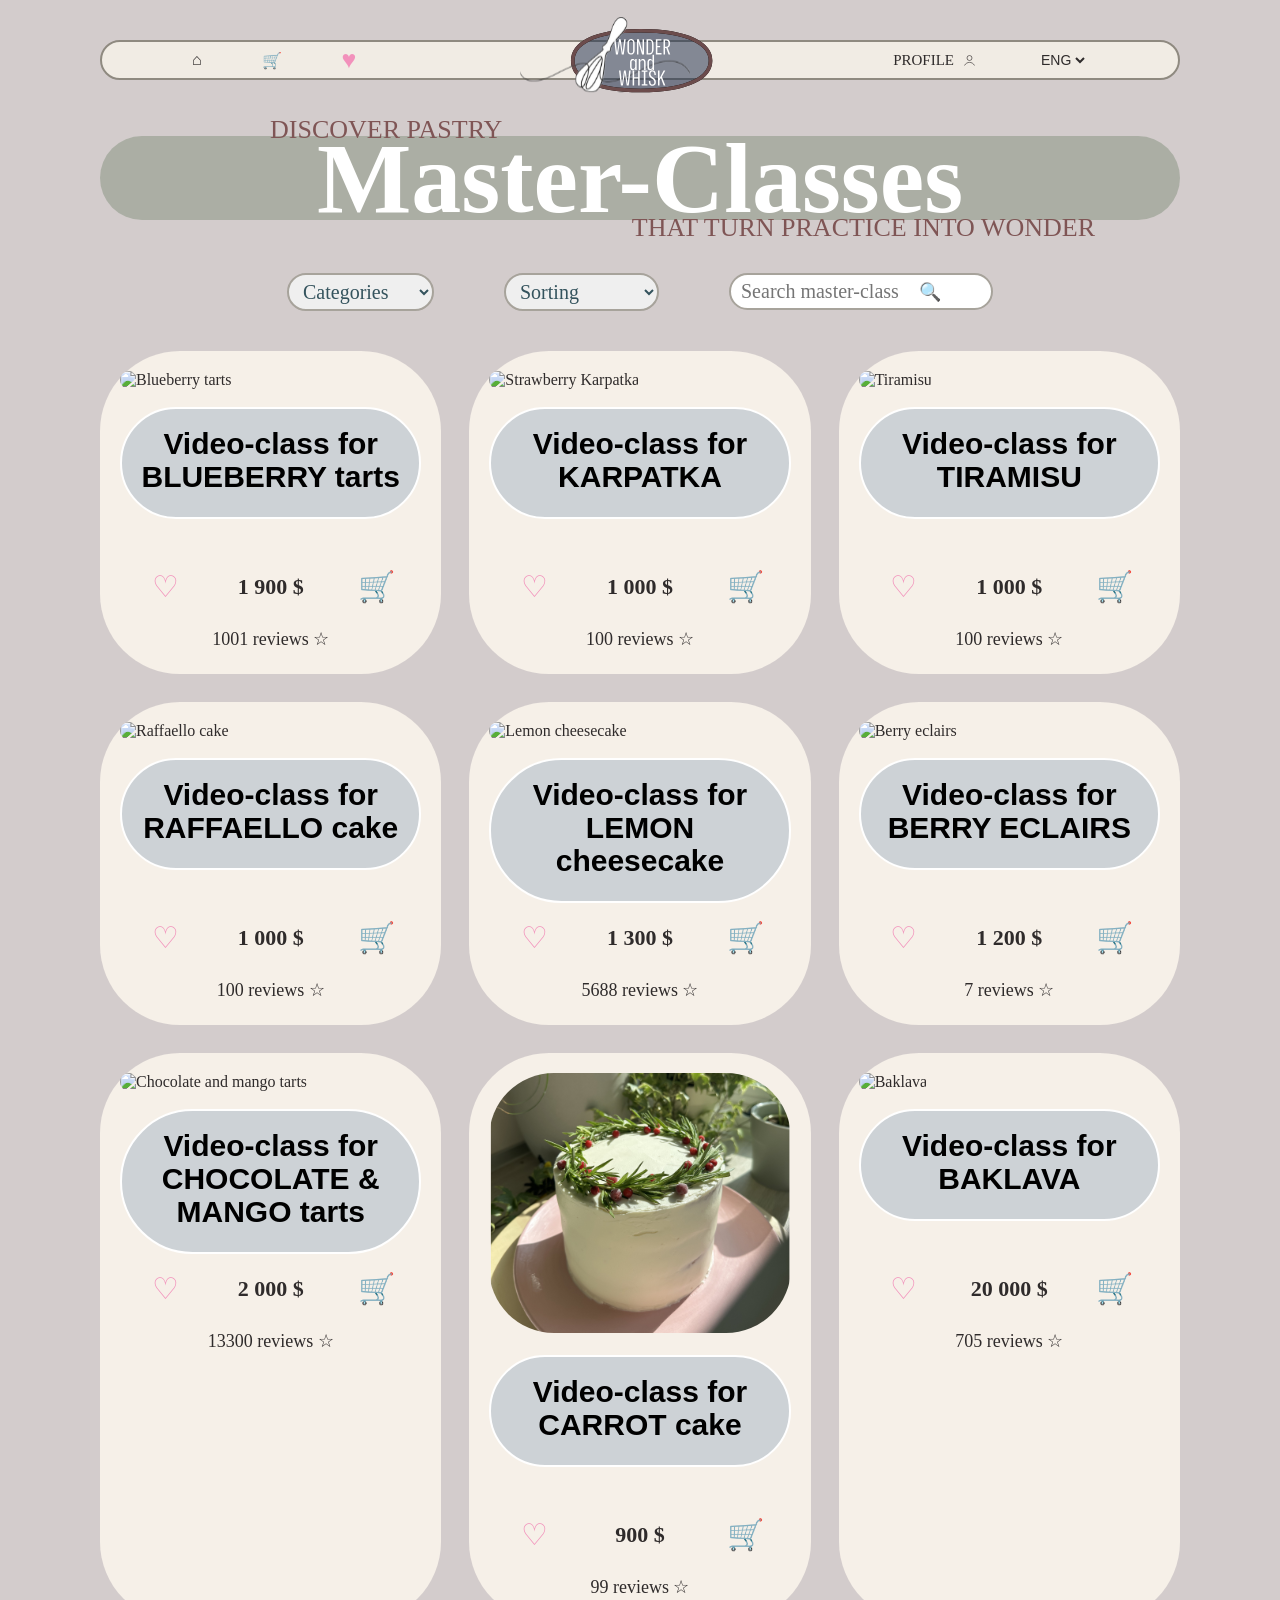
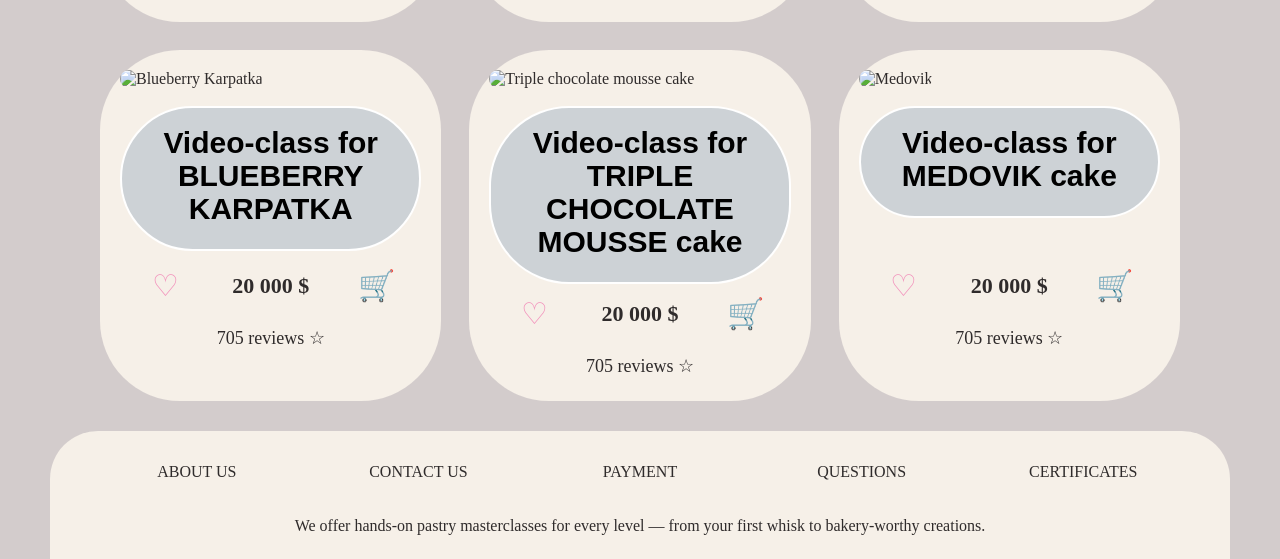
==== classes.html @ 5dca16d7 "finishing master-class-dialog" ====
<!doctype html>
<html lang="en">
  <head>
    <meta charset="UTF-8" />
    <meta name="viewport" content="width=device-width, initial-scale=1.0" />
    <title>Master-classes</title>
    <link rel="stylesheet" href="classes.css" />
  </head>
  <body>
    <header>
      <nav class="nav">
        <div class="nav-left">
          <a href="./index.html" class="nav-icon-link" aria-label="Home">⌂</a>
          <a href="./cart.html" class="nav-icon-link" aria-label="Cart">🛒</a>
          <a
            href="./favorites.html"
            class="nav-icon-link heart"
            aria-label="Favorites"
            >♥</a
          >
        </div>
        <a
          href="./index.html"
          class="nav-logo"
          aria-label="Wonder and Whisk home"
        >
          <img class="logo" src="./assets/logo.svg" alt="Wonder and Whisk" />
        </a>
        <div class="nav-right">
          <a href="/profile.html" class="profile-link" target="_blank">
            <span id="profile-link-text" data-i18n="profile">PROFILE</span>
            <svg
              class="profile-icon"
              xmlns="http://www.w3.org/2000/svg"
              viewBox="0 0 24 24"
              fill="none"
              stroke="currentColor"
              stroke-width="1"
              aria-hidden="true"
            >
              <circle cx="12" cy="8" r="4"></circle>
              <path d="M4 20c1.8-3.5 5-5 8-5s6.2 1.5 8 5"></path>
            </svg>
          </a>

          <select
            id="language-select"
            class="language-select"
            aria-label="Language"
          >
            <option value="en">ENG</option>
            <option value="ru">RU</option>
          </select>
        </div>
      </nav>
    </header>
    <main class="main">
      <section class="hero">
        <p class="hero-top-text">DISCOVER PASTRY</p>
        <h1 class="hero-main-text">Master-Classes</h1>
        <p class="hero-bottom-text">THAT TURN PRACTICE INTO WONDER</p>
      </section>

      <section class="controls">
        <select id="class-filter" class="controls-select">
          <option value="" selected disabled hidden>Categories</option>
          <option value="all">All</option>
          <option value="cakes">Cakes</option>
          <option value="buns">Buns</option>
          <option value="cheesecakes">Cheesecakes</option>
          <option value="tarts">tarts</option>
        </select>

        <select id="sorting" class="controls-select">
          <option value="" selected disabled hidden>Sorting</option>
          <option value="price-asc">Price ↑</option>
          <option value="price-desc">Price ↓</option>
          <option value="popularity">By popularity</option>
        </select>

        <div class="search-wrap">
          <span class="search-icon" aria-hidden="true">🔍</span>
          <input
            type="search"
            id="search"
            class="controls-select"
            placeholder="Search master-class"
          />
        </div>
      </section>

      <section id="classes-list" class="classes"></section>
    </main>
    <dialog class="masterclass-dialog" id="masterclass-dialog">
      <form method="dialog" class="dialog-close">
        <button class="dialog-close-button" type="submit" aria-label="Close">
          ✕
        </button>
      </form>

      <div class="dialog-content">
        <div class="dialog-media">
          <img class="dialog-image" id="dialog-image" src="" alt="" />
        </div>

        <div class="dialog-info">
          <h2 class="dialog-title" id="dialog-title"></h2>

          <div class="dialog-tabs">
            <button
              type="button"
              class="dialog-tab is-active"
              data-tab="description"
            >
              DESCRIPTION
            </button>
            <button type="button" class="dialog-tab" data-tab="reviews">
              REVIEWS
            </button>
          </div>

          <div class="dialog-panel" id="description-panel">
            <p class="dialog-description" id="dialog-description"></p>
            <p class="dialog-duration" id="dialog-duration"></p>
          </div>

          <div class="dialog-panel hidden" id="reviews-panel">
            <div class="dialog-reviews" id="dialog-reviews"></div>
          </div>
        </div>
      </div>
    </dialog>
    <footer class="footer">
      <div class="footer-inner">
        <ul class="footer-links">
          <li><a href="./about.html">ABOUT US</a></li>
          <li><a href="./contact.html">CONTACT US</a></li>
          <li><a href="./payment.html">PAYMENT</a></li>
          <li><a href="./questions.html">QUESTIONS</a></li>
          <li><a href="./certificates.html">CERTIFICATES</a></li>
        </ul>

        <p class="footer-text">
          We offer hands-on pastry masterclasses for every level — from your
          first whisk to bakery-worthy creations.
        </p>
      </div>
    </footer>
    <script type="module" src="classes.js"></script>
  </body>
</html>
---- classes.css ----
* {
  margin: 0;
  padding: 0;
  box-sizing: border-box;
}

body {
  background-color: #d3cccc;
  color: #2f2b2b;
  font-family: Georgia, serif;
}

header {
  padding: 40px 100px;
}

a {
  text-decoration: none;
  color: #2f2b2b;
}

.heart {
  color: #f291bb;
  font-size: 25px;
}

.nav {
  display: flex;
  align-items: center;
  justify-content: space-between;
  height: 40px;
  padding: 0px 90px;
  background-color: #f1ece4;
  border: 2px solid #8f8a80;
  border-radius: 9999px;
}

.nav-logo {
  display: flex;
  align-items: center;
  justify-content: center;
}

.logo {
  width: 210px;
  height: auto;
  transform: translateY(9px);
}

.nav-left,
.nav-right {
  display: flex;
  align-items: center;
  gap: 60px;
}

.profile-link {
  display: flex;
  align-items: center;
  gap: 8px;
  font-size: 15px;
}

.profile-link :hover {
  color: #8f8a80;
}

.profile-icon {
  width: 15px;
  height: 15px;
  stroke: #2f2b2b;
  flex-shrink: 0;
}

.language-select {
  border: none;
  background: transparent;
  font-size: 14px;
  color: #2f2b2b;
  cursor: pointer;
  outline: none;
  padding: 0;
}

.main {
  padding: 0px 100px;
  margin-top: -5px;
}

.hero {
  text-align: center;
  margin-bottom: 30px;
}

.hero-top-text {
  font-size: 26px;
  color: #7f5555;
  margin-bottom: -9px;
  max-width: 700px;
  margin-right: auto;
  margin-left: 170px;

  text-align: left;
}
.hero-main-text {
  display: flex;
  align-items: center;
  justify-content: center;
  font-size: 100px;
  color: #ffffff;
  margin-bottom: -7px;
  background-color: #a0a699c5;
  height: 84px;
  border-radius: 9999px;
}

.hero-bottom-text {
  font-size: 26px;
  color: #7f5555;
  max-width: 700px;
  margin-left: auto;
  margin-right: 85px;
  text-align: right;
}

.controls {
  display: flex;
  justify-content: center;
  gap: 70px;
  margin-bottom: 40px;
}

.controls-button {
  border: none;
  border-radius: 999px;
  background-color: #f1ece4;
  color: #2f2b2b;
  padding: 5px 25px;
  font-size: 20px;
  cursor: pointer;
}

.controls-select {
  border: solid #a7a39b 2px;
  border-radius: 999px;
  padding: 5px 10px;
  font-size: 20px;
  outline: none;
  cursor: pointer;
  color: #34535d;
  font-family: inherit;
}
.search-wrap {
  position: relative;
}

.search-icon {
  position: absolute;
  left: 190px;
  top: 50%;
  transform: translateY(-50%);
  font-size: 18px;
  pointer-events: none;
}

.empty-state {
  padding: 60px 20px;
  display: flex;
  flex-direction: column;
  align-items: center;
  text-align: center;
  border-radius: 32px;
  background: #f4ede5;
}

.empty-state-icon {
  width: 72px;
  height: 72px;
  margin-bottom: 18px;
  display: flex;
  align-items: center;
  justify-content: center;
  border-radius: 50%;
  background: #d8d7d1;
  font-size: 30px;
}

.empty-state-title {
  margin: 0 0 10px;
  font-size: 32px;
  color: #58737c;
}

.empty-state-text {
  margin: 0;
  max-width: 420px;
  font-size: 18px;
  line-height: 1.45;
  color: #3f3a37;
}

.classes {
  margin: 0;
  display: grid;
  grid-template-columns: repeat(3, 1fr);
  gap: 28px;
}

.card {
  background-color: #f6f0e8;
  border-radius: 80px;
  padding: 20px 20px 24px;
}

.card-content {
  display: flex;
  flex-direction: column;
  gap: 12px;
  align-items: center;
}

.card-image {
  width: 100%;
  height: 260px;
  object-fit: cover;
  margin-bottom: 18px;
  border-radius: 65px;
}

.card-title-button {
  display: flex;
  align-items: center;
  justify-content: center;
  width: 100%;
  font-size: 30px;
  font-weight: 600;
  text-align: center;
  background-color: #cdd2d6;
  border: 2px solid #ffffff;
  border-radius: 80px;
  padding: 18px 18px 24px;
  line-height: 1.1;
  cursor: pointer;
}

.card-title-button:hover {
  background-color: #abc3ba;
}

.card-title-wrap {
  width: 100%;
  min-height: 150px;
}
.card-footer {
  width: 100%;
  margin: 0 auto 12px;
  display: grid;
  grid-template-columns: 30% 40% 30%;
  align-items: center;
}

.card-price {
  text-align: center;
  font-size: 22px;
  font-weight: 700;
  margin: 0;
  white-space: nowrap;
}

.card-actions {
  display: flex;
  align-items: center;
  gap: 12px;
}

.card-favorite,
.card-in-basket {
  border: none;
  background: transparent;
  font-size: 30px;
  color: #f291bb;
  cursor: pointer;
  padding: 0;
}
.card-reviews {
  font-size: 18px;
}

.footer {
  margin-top: 30px;
  margin-inline: 50px;
  text-align: center;
  background-color: #f6f0e8;
  border-top-left-radius: 48px;
  border-top-right-radius: 48px;
  padding: 32px 48px 24px;
}

.footer-links {
  list-style: none;
  display: grid;
  grid-template-columns: repeat(5, 1fr);
  gap: 24px;
  margin-bottom: 36px;
  padding: 0;
}

.footer-links a:hover {
  color: #8f8a80;
}

.masterclass-dialog {
  width: 80%;
  height: 80%;

  margin: auto auto;
  padding: 30px 30px;
  border: none;
  border-radius: 10px;
  background-color: #f6f0e8;
  color: #2f2b2b;
}

.masterclass-dialog::backdrop {
  background: rgba(20, 18, 18, 0.5);
}

.dialog-close {
  display: flex;
  justify-content: flex-start;
  margin-bottom: 7px;
}
.dialog-close-button {
  border: none;
  width: 44px;
  height: 44px;
  font-size: 25px;
  cursor: pointer;
  outline: none;
  border-radius: 50%;
  background-color: #d8d1c8;
}

.dialog-title {
  margin: 0 0 32px;
  padding: 10px 24px;
  text-align: center;
  font-size: 45px;
  color: #58737c;
  background-color: #d7d7d2;
  border: 2px solid #5c6665;
  border-radius: 999px;
}

.dialog-content {
  display: flex;
  justify-content: center;
  align-items: flex-start;
  gap: 20px;
}

.dialog-media {
  width: 40%;
  display: flex;
  position: relative;
  justify-content: center;
  align-items: center;
  min-height: 500px;
}
.dialog-image {
  width: 90%;
  max-width: 100%;
  max-height: 400px;
  object-fit: cover;
  border-radius: 20px;
  display: block;
}
.dialog-info {
  width: 60%;
  display: flex;
  flex-direction: column;
  justify-content: center;
  align-items: center;
  gap: 10px;

  padding-top: 20px;
}

.dialog-description {
  font-size: 20px;
  color: #3b443b;
  background-color: #ded9d2;
  padding: 19px 19px;
  border-radius: 50px;
}

.dialog-reviews {
  font-size: 20px;
  color: #3b443b;
  background-color: #ded9d2;
  padding: 19px 19px;
  border-radius: 50px;
}

.dialog-tabs {
  display: inline-flex;
  gap: 10px;
  padding: 6px;
  border-radius: 999px;
  background-color: #ded9d2;
  margin-bottom: 0px;
  outline: none;
}

.dialog-tab {
  border: none;
  border-radius: 999px;
  padding: 10px 18px;
  background: transparent;
  color: #58737c;
  font-size: 18px;
  cursor: pointer;
}

.dialog-duration {
  margin: 15px;
  font-size: 26px;
  font-weight: 600;
  text-align: center;
}

.dialog-tab.is-active {
  background-color: #58737c;
  color: #fff;
}

.dialog-panel.hidden {
  display: none;
}
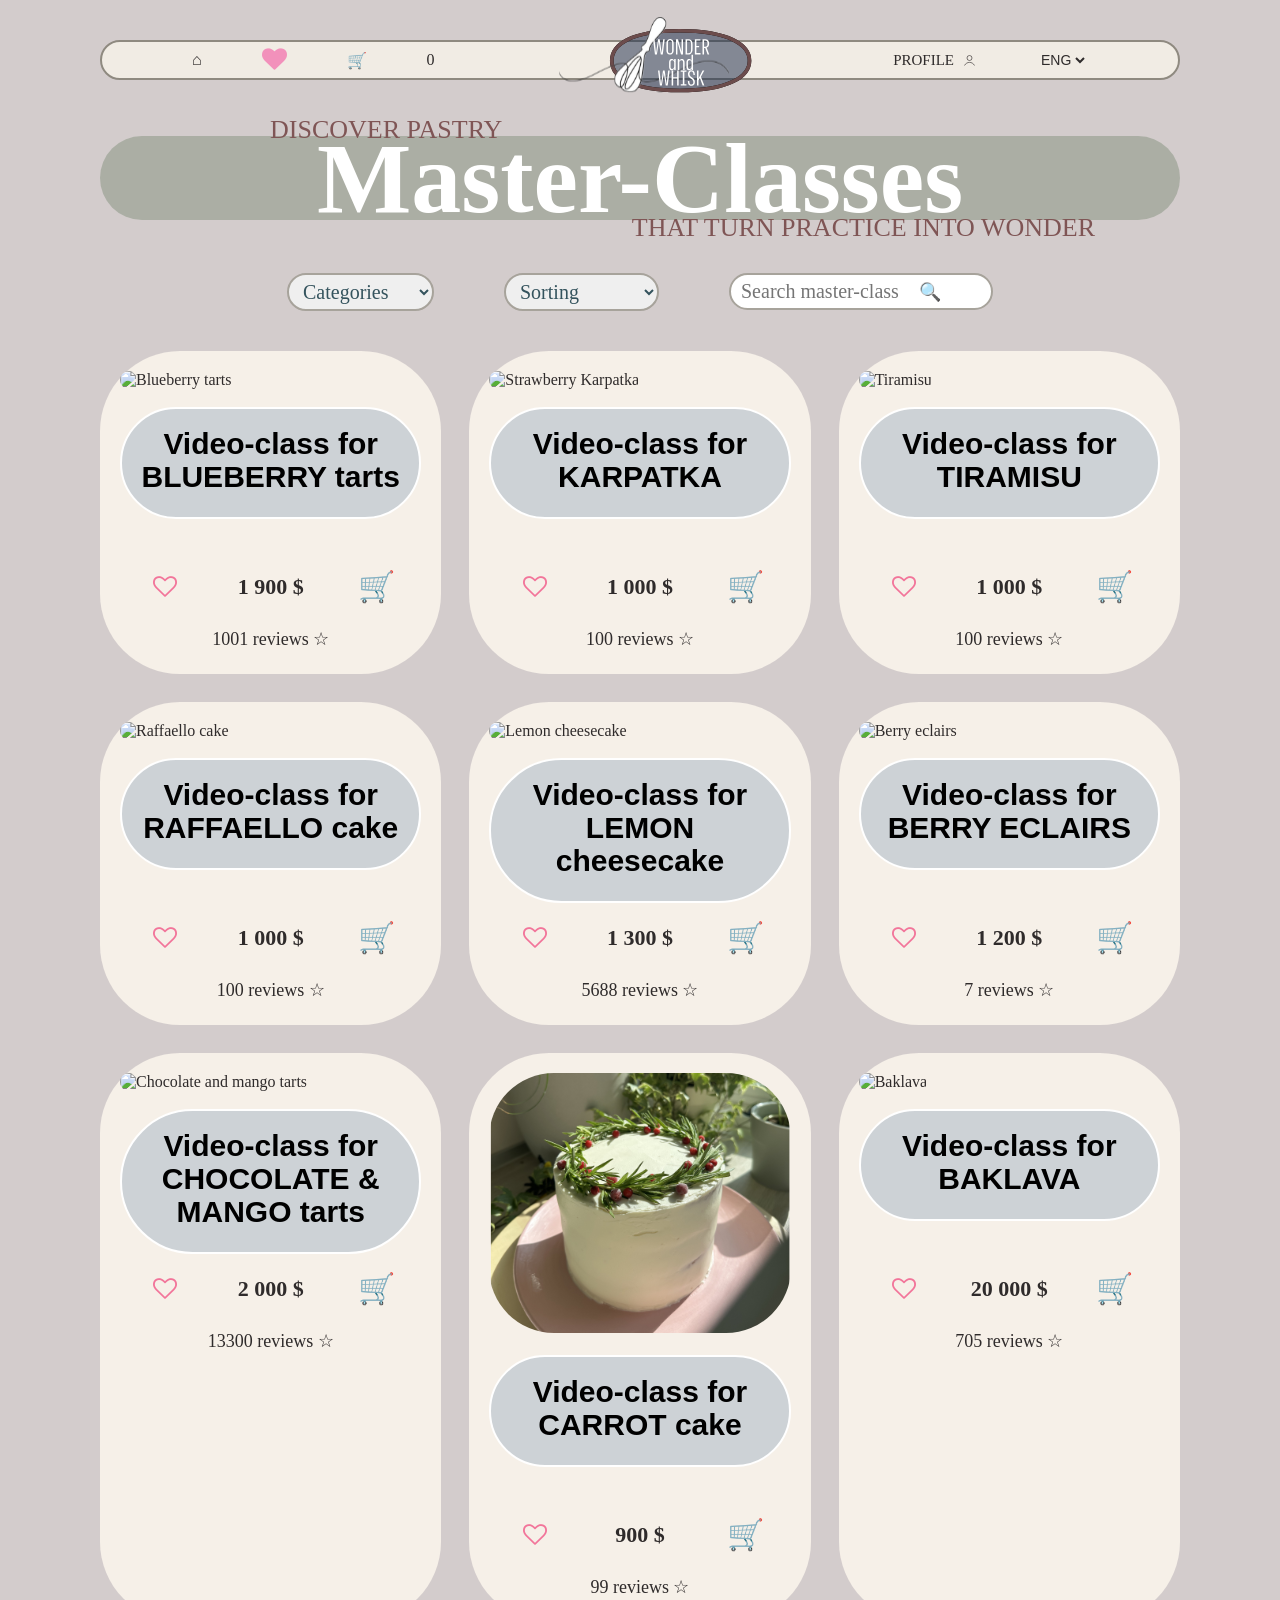
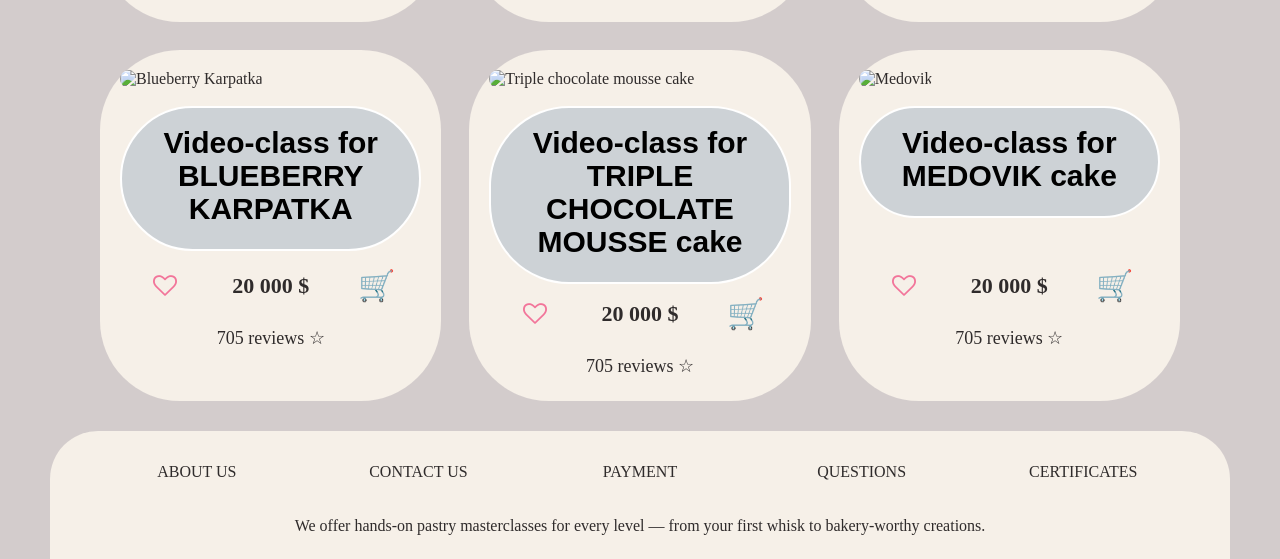
==== commit 265246f7: "favoritesPage" ====
--- a/classes.html
+++ b/classes.html
@@ -4,6 +4,10 @@
     <meta charset="UTF-8" />
     <meta name="viewport" content="width=device-width, initial-scale=1.0" />
     <title>Master-classes</title>
+    <link
+      rel="stylesheet"
+      href="https://cdnjs.cloudflare.com/ajax/libs/font-awesome/4.7.0/css/font-awesome.min.css"
+    />
     <link rel="stylesheet" href="classes.css" />
   </head>
   <body>
@@ -11,13 +15,15 @@
       <nav class="nav">
         <div class="nav-left">
           <a href="./index.html" class="nav-icon-link" aria-label="Home">⌂</a>
-          <a href="./cart.html" class="nav-icon-link" aria-label="Cart">🛒</a>
+
           <a
             href="./favorites.html"
             class="nav-icon-link heart"
             aria-label="Favorites"
-            >♥</a
-          >
+            ><i class="fa fa-heart" aria-hidden="true"></i
+          ></a>
+          <a href="./cart.html" class="nav-icon-link" aria-label="Cart">🛒</a>
+          <span id="cart-counter">0</span>
         </div>
         <a
           href="./index.html"
@@ -146,6 +152,7 @@
         </p>
       </div>
     </footer>
+    <div id="toast" class="toast"></div>
     <script type="module" src="classes.js"></script>
   </body>
 </html>
--- a/classes.css
+++ b/classes.css
@@ -39,6 +39,10 @@
   display: flex;
   align-items: center;
   justify-content: center;
+}
+
+.nav-icon-link {
+  outline: none;
 }
 
 .logo {
@@ -282,6 +286,26 @@
   cursor: pointer;
   padding: 0;
 }
+
+.card-favorite {
+  background: transparent;
+  border: none;
+  cursor: pointer;
+  padding: 0;
+  font-size: 24px;
+  color: #f2759a;
+}
+
+.card-favorite .fa {
+  transition:
+    transform 0.2s ease,
+    color 0.2s ease;
+}
+
+.card-favorite:hover .fa {
+  transform: scale(1.08);
+}
+
 .card-reviews {
   font-size: 18px;
 }
@@ -437,3 +461,37 @@
 .dialog-panel.hidden {
   display: none;
 }
+
+.toast {
+  position: fixed;
+  right: 20px;
+  bottom: 20px;
+  min-width: 240px;
+  padding: 14px 18px;
+  border-radius: 12px;
+  background-color: #222;
+  color: #fff;
+  font-size: 18px;
+  opacity: 0;
+  visibility: hidden;
+  transform: translateY(12px);
+  transition:
+    opacity 0.25s ease,
+    transform 0.25s ease,
+    visibility 0.25s ease;
+  z-index: 1000;
+}
+
+.toast.show {
+  opacity: 1;
+  visibility: visible;
+  transform: translateY(0);
+}
+
+.toast.success {
+  background-color: #d4b788;
+}
+
+.toast.info {
+  background-color: #3a4f7a;
+}
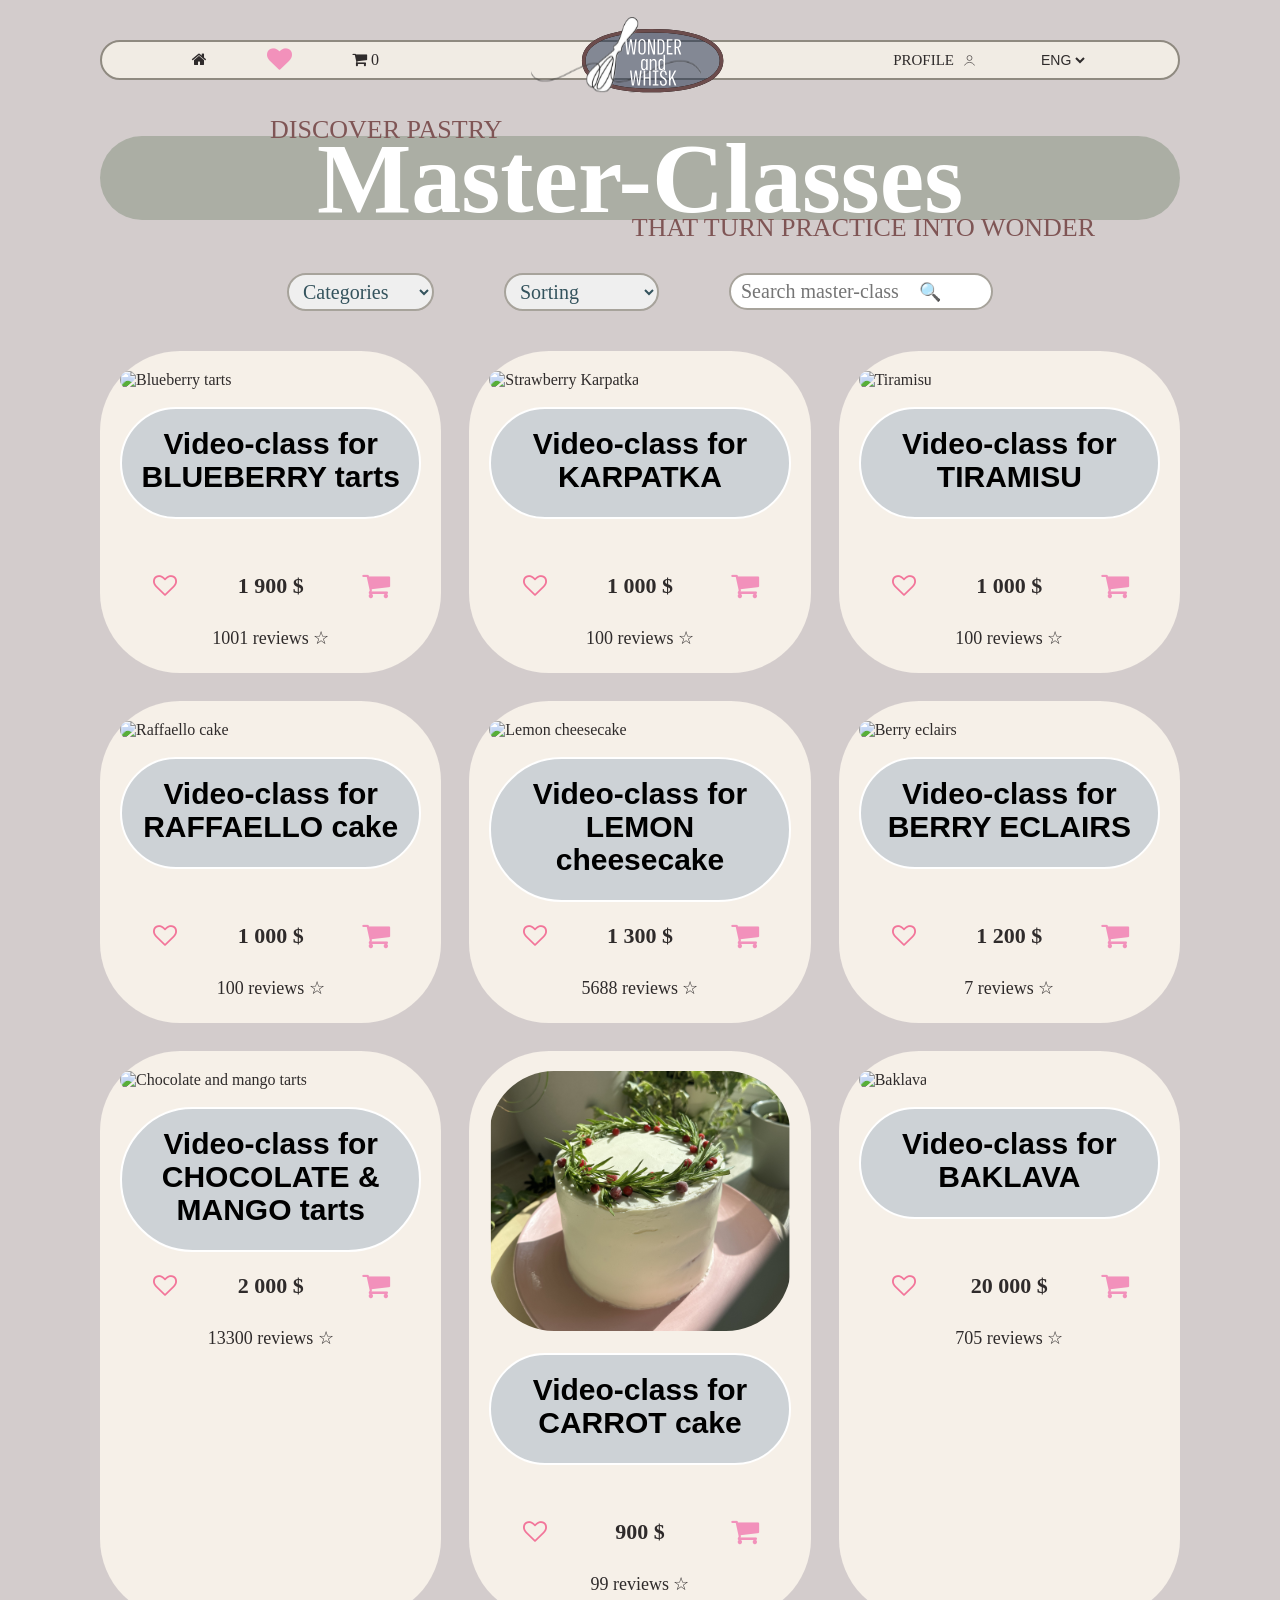
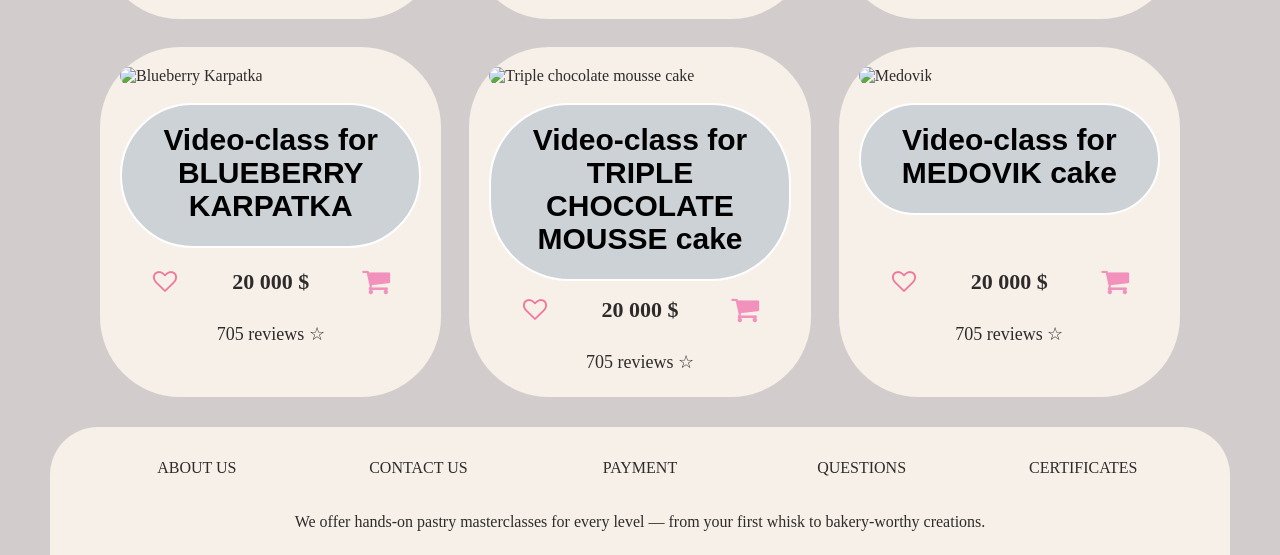
==== commit f60dcd77: "Add pastry shop and profile pages" ====
--- a/classes.html
+++ b/classes.html
@@ -14,17 +14,28 @@
     <header>
       <nav class="nav">
         <div class="nav-left">
-          <a href="./index.html" class="nav-icon-link" aria-label="Home">⌂</a>
+          <a href="./index.html" class="nav-icon-link" aria-label="Home">
+            <i class="fa fa-home"></i>
+          </a>
 
           <a
             href="./favorites.html"
-            class="nav-icon-link heart"
+            class="nav-icon-link heart nav-favorite-link"
             aria-label="Favorites"
-            ><i class="fa fa-heart" aria-hidden="true"></i
-          ></a>
-          <a href="./cart.html" class="nav-icon-link" aria-label="Cart">🛒</a>
-          <span id="cart-counter">0</span>
-        </div>
+          >
+            <i class="fa fa-heart" aria-hidden="true"></i>
+          </a>
+
+          <a
+            href="./cart.html"
+            class="nav-icon-link cart-link"
+            aria-label="Cart"
+          >
+            <i class="fa fa-shopping-cart" aria-hidden="true"></i>
+            <span id="cart-counter" class="cart-counter">0</span>
+          </a>
+        </div>
+
         <a
           href="./index.html"
           class="nav-logo"
@@ -32,8 +43,9 @@
         >
           <img class="logo" src="./assets/logo.svg" alt="Wonder and Whisk" />
         </a>
+
         <div class="nav-right">
-          <a href="/profile.html" class="profile-link" target="_blank">
+          <a href="./profile.html" class="profile-link">
             <span id="profile-link-text" data-i18n="profile">PROFILE</span>
             <svg
               class="profile-icon"
@@ -60,28 +72,41 @@
         </div>
       </nav>
     </header>
+
     <main class="main">
       <section class="hero">
-        <p class="hero-top-text">DISCOVER PASTRY</p>
-        <h1 class="hero-main-text">Master-Classes</h1>
-        <p class="hero-bottom-text">THAT TURN PRACTICE INTO WONDER</p>
+        <p class="hero-top-text" data-i18n="classesHeroTop">DISCOVER PASTRY</p>
+        <h1 class="hero-main-text" data-i18n="classesHeroTitle">
+          Master-Classes
+        </h1>
+        <p class="hero-bottom-text" data-i18n="classesHeroBottom">
+          THAT TURN PRACTICE INTO WONDER
+        </p>
       </section>
 
       <section class="controls">
         <select id="class-filter" class="controls-select">
-          <option value="" selected disabled hidden>Categories</option>
-          <option value="all">All</option>
-          <option value="cakes">Cakes</option>
-          <option value="buns">Buns</option>
-          <option value="cheesecakes">Cheesecakes</option>
-          <option value="tarts">tarts</option>
+          <option value="" selected disabled hidden data-i18n="categories">
+            Categories
+          </option>
+          <option value="all" data-i18n="all">All</option>
+          <option value="cakes" data-i18n="cakes">Cakes</option>
+          <option value="buns" data-i18n="buns">Buns</option>
+          <option value="cheesecakes" data-i18n="cheesecakes">
+            Cheesecakes
+          </option>
+          <option value="tarts" data-i18n="tarts">Tarts</option>
         </select>
 
         <select id="sorting" class="controls-select">
-          <option value="" selected disabled hidden>Sorting</option>
-          <option value="price-asc">Price ↑</option>
-          <option value="price-desc">Price ↓</option>
-          <option value="popularity">By popularity</option>
+          <option value="" selected disabled hidden data-i18n="sorting">
+            Sorting
+          </option>
+          <option value="price-asc" data-i18n="priceAsc">Price ↑</option>
+          <option value="price-desc" data-i18n="priceDesc">Price ↓</option>
+          <option value="popularity" data-i18n="byPopularity">
+            By popularity
+          </option>
         </select>
 
         <div class="search-wrap">
@@ -90,6 +115,7 @@
             type="search"
             id="search"
             class="controls-select"
+            data-i18n-placeholder="searchPlaceholder"
             placeholder="Search master-class"
           />
         </div>
@@ -97,9 +123,15 @@
 
       <section id="classes-list" class="classes"></section>
     </main>
+
     <dialog class="masterclass-dialog" id="masterclass-dialog">
       <form method="dialog" class="dialog-close">
-        <button class="dialog-close-button" type="submit" aria-label="Close">
+        <button
+          class="dialog-close-button"
+          type="submit"
+          aria-label="Close"
+          data-i18n-aria-label="close"
+        >
           ✕
         </button>
       </form>
@@ -117,10 +149,17 @@
               type="button"
               class="dialog-tab is-active"
               data-tab="description"
+              data-i18n="description"
             >
               DESCRIPTION
             </button>
-            <button type="button" class="dialog-tab" data-tab="reviews">
+
+            <button
+              type="button"
+              class="dialog-tab"
+              data-tab="reviews"
+              data-i18n="reviews"
+            >
               REVIEWS
             </button>
           </div>
@@ -136,22 +175,30 @@
         </div>
       </div>
     </dialog>
+
     <footer class="footer">
       <div class="footer-inner">
         <ul class="footer-links">
-          <li><a href="./about.html">ABOUT US</a></li>
-          <li><a href="./contact.html">CONTACT US</a></li>
-          <li><a href="./payment.html">PAYMENT</a></li>
-          <li><a href="./questions.html">QUESTIONS</a></li>
-          <li><a href="./certificates.html">CERTIFICATES</a></li>
+          <li><a href="./about.html" data-i18n="aboutUs">ABOUT US</a></li>
+          <li><a href="./contact.html" data-i18n="contactUs">CONTACT US</a></li>
+          <li><a href="./payment.html" data-i18n="payment">PAYMENT</a></li>
+          <li>
+            <a href="./questions.html" data-i18n="questions">QUESTIONS</a>
+          </li>
+          <li>
+            <a href="./certificates.html" data-i18n="certificates">
+              CERTIFICATES
+            </a>
+          </li>
         </ul>
 
-        <p class="footer-text">
+        <p class="footer-text" data-i18n="classesFooterText">
           We offer hands-on pastry masterclasses for every level — from your
           first whisk to bakery-worthy creations.
         </p>
       </div>
     </footer>
+
     <div id="toast" class="toast"></div>
     <script type="module" src="classes.js"></script>
   </body>
